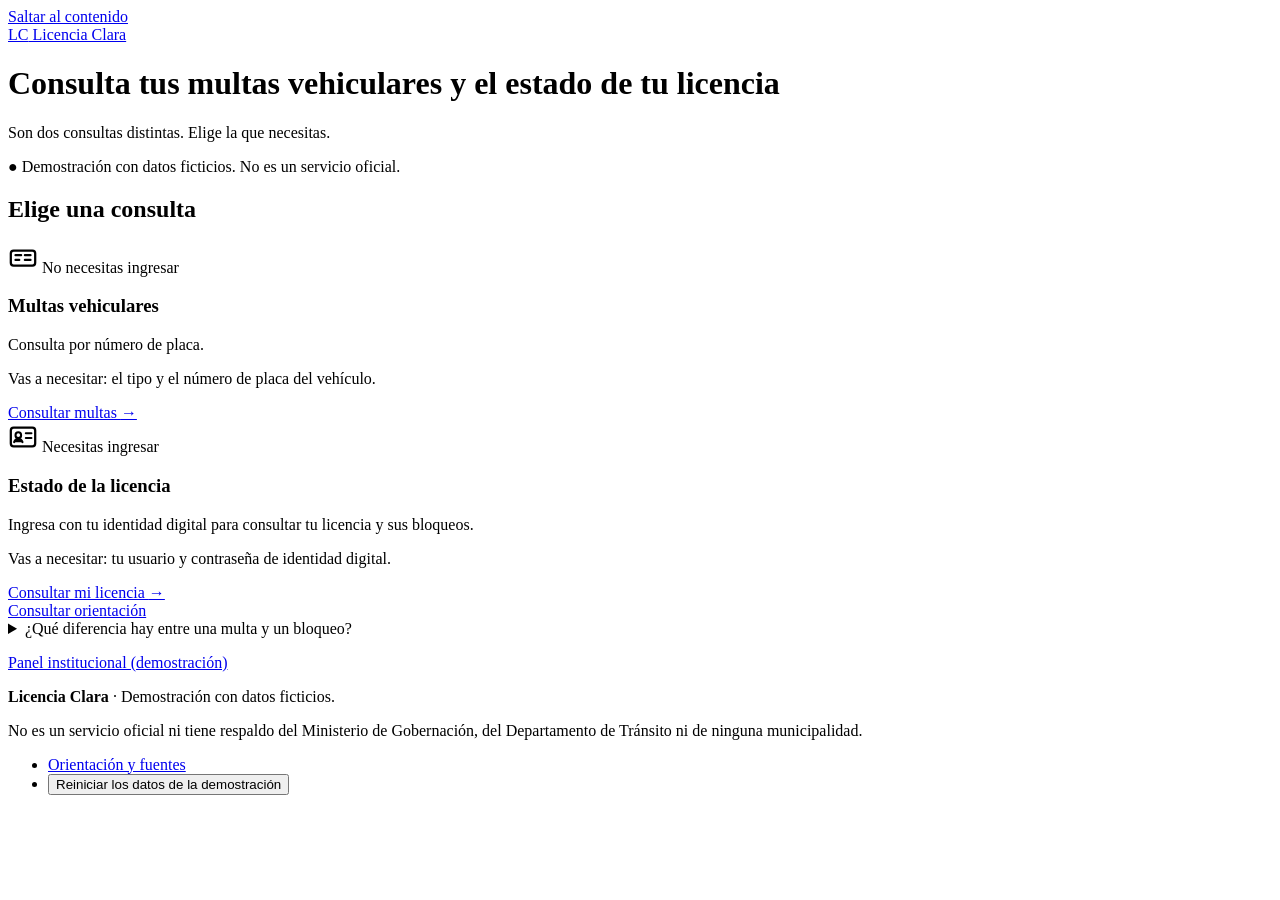
==== index.html @ 62ce6370 "Segunda versión de licencia clara" ====
<!DOCTYPE html>
<html lang="es">
<head>
<meta charset="utf-8">
<meta name="viewport" content="width=device-width, initial-scale=1">
<title>Licencia Clara · Multas vehiculares y estado de tu licencia</title>
<meta name="description" content="Demostración con datos ficticios para consultar multas vehiculares por placa y el estado de una licencia de conducir en Guatemala. No es un servicio oficial.">
<link rel="stylesheet" href="css/estilos.css">
</head>
<body>

<a class="saltar" href="#contenido">Saltar al contenido</a>

<header class="barra">
  <div class="barra-interna">
    <a class="marca" href="index.html">
      <span class="marca-icono" aria-hidden="true">LC</span>
      Licencia Clara
    </a>
    <div class="barra-derecha" id="barra-derecha"></div>
  </div>
</header>

<div class="portada">
  <div class="portada-interna">
    <h1>Consulta tus multas vehiculares y el estado de tu licencia</h1>
    <p>Son dos consultas distintas. Elige la que necesitas.</p>
    <p class="portada-demo"><span aria-hidden="true">●</span> Demostración con datos ficticios. No es un servicio oficial.</p>
  </div>
</div>

<main class="contenedor" id="contenido">

  <h2 class="solo-lectores">Elige una consulta</h2>

  <div class="opciones">

    <section class="opcion opcion--multas" aria-labelledby="titulo-multas">
      <div class="opcion-cabeza">
        <span class="opcion-icono" aria-hidden="true">
          <svg viewBox="0 0 32 32" width="30" height="30" focusable="false"><rect x="3" y="8" width="26" height="16" rx="3" fill="none" stroke="currentColor" stroke-width="2.4"/><path d="M8 13h6M8 18h4M18 13h6M18 18h6" stroke="currentColor" stroke-width="2.4" stroke-linecap="round"/></svg>
        </span>
        <span class="opcion-requisito">No necesitas ingresar</span>
      </div>
      <h3 id="titulo-multas">Multas vehiculares</h3>
      <p class="opcion-descripcion">Consulta por número de placa.</p>
      <p class="opcion-detalle">Vas a necesitar: el tipo y el número de placa del vehículo.</p>
      <a class="boton boton--multas boton--bloque" href="consulta-placa.html">Consultar multas <span aria-hidden="true">→</span></a>
    </section>

    <section class="opcion opcion--licencia" aria-labelledby="titulo-licencia">
      <div class="opcion-cabeza">
        <span class="opcion-icono" aria-hidden="true">
          <svg viewBox="0 0 32 32" width="30" height="30" focusable="false"><rect x="3" y="6" width="26" height="20" rx="3" fill="none" stroke="currentColor" stroke-width="2.4"/><circle cx="11" cy="14" r="3" fill="none" stroke="currentColor" stroke-width="2.2"/><path d="M6.5 21.5c1-2.6 2.6-3.5 4.5-3.5s3.5.9 4.5 3.5M19 12h6M19 17h6" stroke="currentColor" stroke-width="2.2" stroke-linecap="round"/></svg>
        </span>
        <span class="opcion-requisito">Necesitas ingresar</span>
      </div>
      <h3 id="titulo-licencia">Estado de la licencia</h3>
      <p class="opcion-descripcion">Ingresa con tu identidad digital para consultar tu licencia y sus bloqueos.</p>
      <p class="opcion-detalle">Vas a necesitar: tu usuario y contraseña de identidad digital.</p>
      <a class="boton boton--licencia boton--bloque" href="identidad.html" id="ir-licencia">Consultar mi licencia <span aria-hidden="true">→</span></a>
    </section>

  </div>

  <div class="centro mt2">
    <a class="boton boton--secundario" href="orientacion.html">Consultar orientación</a>
  </div>

  <details class="desplegable mt2">
    <summary>¿Qué diferencia hay entre una multa y un bloqueo?</summary>
    <div class="desplegable-cuerpo">
      <p><strong>La multa vehicular</strong> es la sanción económica por una infracción.
      Queda asociada a la placa del vehículo y se paga a la municipalidad.
      Por eso se consulta con la placa.</p>
      <p><strong>El bloqueo de licencia</strong> es una marca en el registro de una persona
      en el Departamento de Tránsito. Impide hacer trámites con su licencia y lo ordena un
      Juzgado de Asuntos Municipales de Tránsito. Por eso se consulta ingresando con identidad digital.</p>
      <p class="sin-margen"><strong>Son registros distintos.</strong> Pagar una multa no levanta un
      bloqueo por sí solo, no todo bloqueo tiene una multa y consultar una placa no dice
      nada sobre la licencia de nadie.</p>
    </div>
  </details>

  <div class="mt" id="aviso-demo"></div>

  <p class="centro mt2 pequeno suave">
    <a href="panel.html">Panel institucional (demostración)</a>
  </p>

</main>

<footer class="pie">
  <div class="pie-interna">
    <p class="sin-margen"><strong>Licencia Clara</strong> · Demostración con datos ficticios.</p>
    <p class="sin-margen mt">No es un servicio oficial ni tiene respaldo del Ministerio de Gobernación,
    del Departamento de Tránsito ni de ninguna municipalidad.</p>
    <ul>
      <li><a href="orientacion.html">Orientación y fuentes</a></li>
      <li><button type="button" class="boton-texto" id="reiniciar">Reiniciar los datos de la demostración</button></li>
    </ul>
    <p class="pequeno" id="aviso-guardado"></p>
  </div>
</footer>

<script src="js/datos.js"></script>
<script src="js/app.js"></script>
<script>
(function () {
  document.getElementById("aviso-demo").innerHTML = Ui.avisoDemo(
    '<strong>Esto es una demostración.</strong> Las placas, multas, personas, licencias y bloqueos son ficticios. ' +
    'Los montos de las multas son de referencia según el Reglamento de Tránsito. ' +
    'No consultamos sistemas reales, no cobramos multas y no levantamos bloqueos.');

  /* La portada es pública. Solo si la persona YA ingresó en esta pestaña
     se muestra su nombre arriba (con "Cerrar sesión") y el botón de la
     licencia lleva directo a su información. Una visita nueva nunca
     trae una sesión abierta: ver Sesion en js/app.js. */
  var ciu = Sesion.actual();
  Ui.pintarBarraCiudadano(ciu);
  if (ciu) document.getElementById("ir-licencia").setAttribute("href", "mi-licencia.html");

  document.getElementById("reiniciar").addEventListener("click", function () {
    Datos.reiniciar();
    location.reload();
  });

  if (!Datos.almacenamientoDisponible()) {
    document.getElementById("aviso-guardado").textContent =
      "Aviso: tu navegador no permite guardar datos, así que los cambios del panel institucional no se conservarán al cambiar de pantalla.";
  }
})();
</script>

</body>
</html>
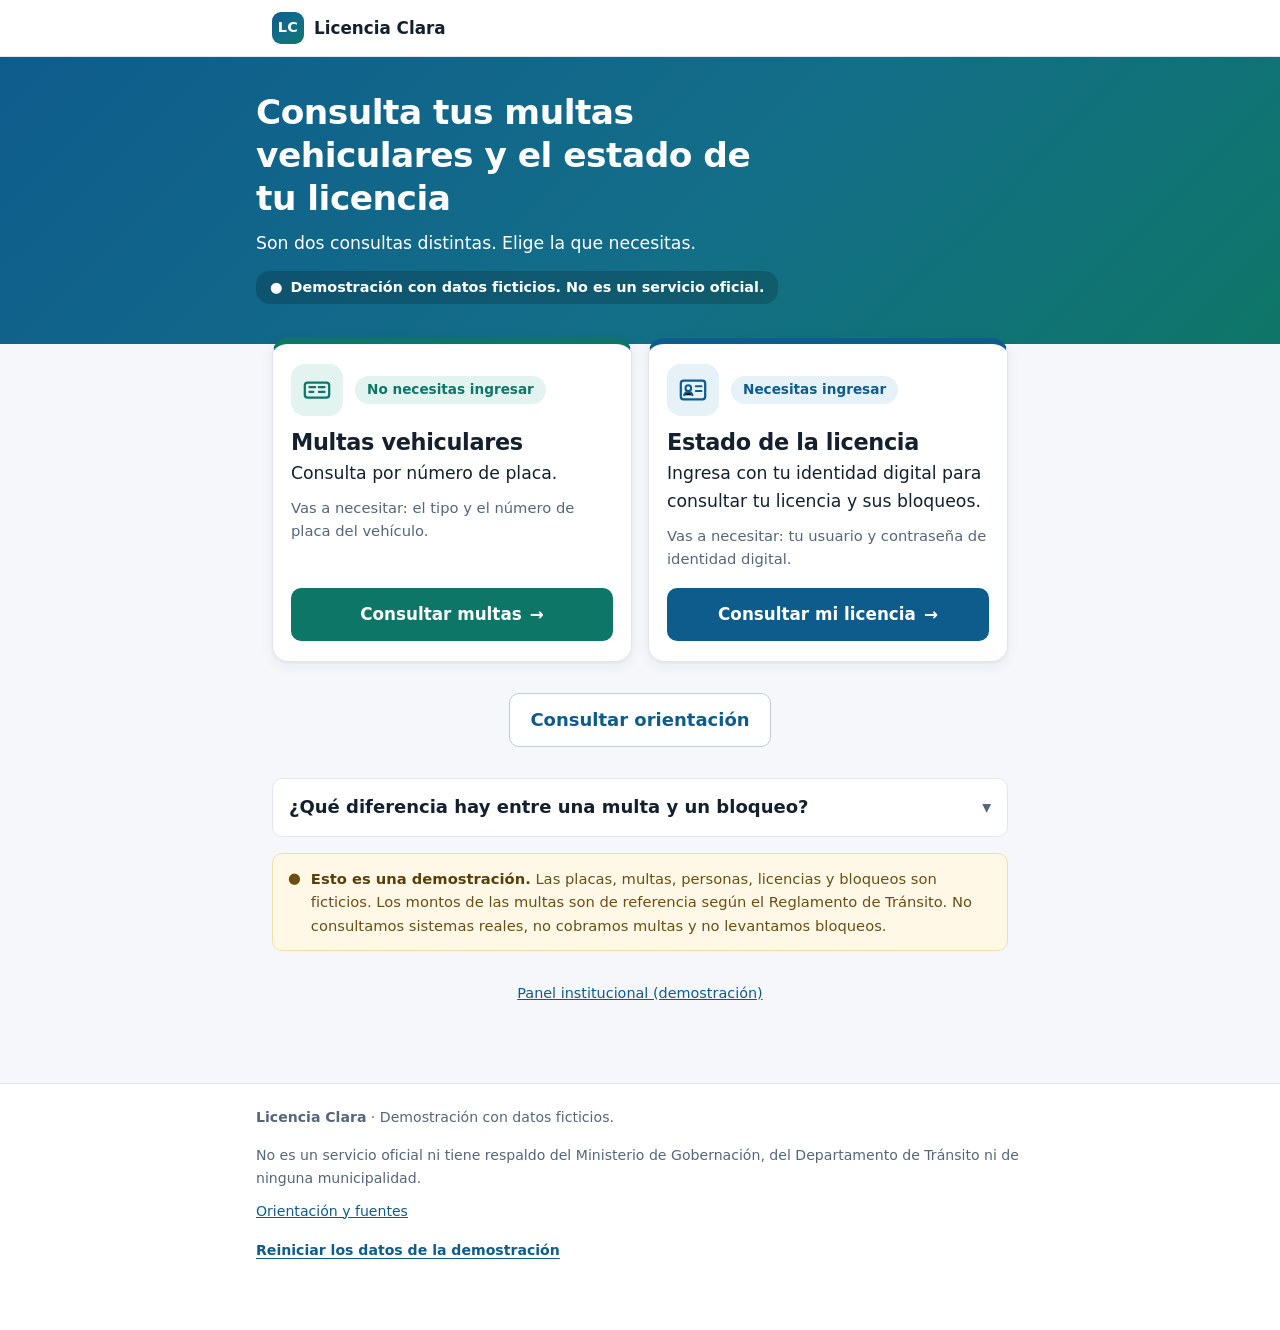
==== commit 7868d272: "Add files via upload" ====
--- a/index.html
+++ b/index.html
@@ -5,7 +5,7 @@
 <meta name="viewport" content="width=device-width, initial-scale=1">
 <title>Licencia Clara · Multas vehiculares y estado de tu licencia</title>
 <meta name="description" content="Demostración con datos ficticios para consultar multas vehiculares por placa y el estado de una licencia de conducir en Guatemala. No es un servicio oficial.">
-<link rel="stylesheet" href="css/estilos.css">
+<link rel="stylesheet" href="estilos.css">
 </head>
 <body>
 
@@ -103,8 +103,8 @@
   </div>
 </footer>
 
-<script src="js/datos.js"></script>
-<script src="js/app.js"></script>
+<script src="datos.js"></script>
+<script src="app.js"></script>
 <script>
 (function () {
   document.getElementById("aviso-demo").innerHTML = Ui.avisoDemo(
--- a/estilos.css
+++ b/estilos.css
@@ -0,0 +1,738 @@
+/* ==========================================================================
+   LICENCIA CLARA · Hoja de estilos única
+   Diseño: claro, con color, móvil primero. Texto grande y botones grandes.
+   Si quieres cambiar los colores, cambia SOLO las variables de :root.
+
+   Contraste: todos los textos sobre su fondo cumplen al menos 4.5:1 (WCAG AA).
+   Las medidas de texto usan rem para que la web crezca si la persona agranda
+   la letra en su navegador o teléfono.
+   ========================================================================== */
+
+:root {
+  /* --- Superficies ----------------------------------------------------- */
+  --fondo:        #F5F7FB;
+  --superficie:   #FFFFFF;
+  --superficie-2: #F1F5FA;
+  --borde:        #E1E7F0;
+  --borde-fuerte: #BFCBDB;
+  --tinta:        #14202E;
+  --tinta-suave:  #55657A;
+
+  /* --- Marca ----------------------------------------------------------- */
+  --acento:        #0E5C8C;
+  --acento-oscuro: #0A4568;
+  --acento-claro:  #1B84B8;
+  --acento-suave:  #E6F1F8;
+  /* El final del degradado es más oscuro que en la v1.0 para que el texto
+     blanco se lea bien en todo el ancho (antes bajaba a 3:1). */
+  --degradado:     linear-gradient(135deg, #0E5C8C 0%, #136E88 55%, #0E7667 100%);
+  --degradado-suave: linear-gradient(135deg, #EAF3FA 0%, #E8F6F4 100%);
+
+  /* --- Las dos consultas (identidad de servicio, siempre con texto) ----- */
+  --multas:        #0E7667;   /* verde azulado: multas vehiculares, por placa */
+  --multas-oscuro: #0A5A4F;
+  --multas-suave:  #E3F4F0;
+  --licencia:        #0E5C8C; /* azul: estado de la licencia, con identidad */
+  --licencia-oscuro: #0A4568;
+  --licencia-suave:  #E6F1F8;
+
+  /* --- Estados (siempre con icono y texto, nunca solo color) ------------ */
+  --accion-fondo: #FFF3D6;  --accion-texto: #8A5000;  --accion-borde: #F0C877;
+  --juzgado-fondo:#E2EDFA;  --juzgado-texto:#14508C;  --juzgado-borde:#B2CDEC;
+  --transito-fondo:#EDE9FB; --transito-texto:#4B3B94; --transito-borde:#C7BCEE;
+  --listo-fondo:  #D9F5E4;  --listo-texto:  #0E6034;  --listo-borde:  #9EDCBA;
+  --alerta-fondo: #FEE4E2;  --alerta-texto: #9A2A1F;  --alerta-borde: #F5B5AF;
+
+  /* --- Colores por municipalidad (acento de identidad, no de estado) ---- */
+  --muni-1: #1B5FA8;   /* azul   */
+  --muni-2: #0E8C77;   /* verde  */
+  --muni-3: #7E4BC4;   /* morado */
+  --muni-4: #C2621C;   /* naranja*/
+  --muni-5: #B03A6E;   /* rosa   */
+  --muni-6: #2C7A8C;   /* petróleo */
+
+  /* --- Medidas --------------------------------------------------------- */
+  --radio:       16px;
+  --radio-chico: 10px;
+  --ancho:       48rem;
+  --toque:       3rem;       /* alto mínimo de botones y campos (≈ 54 px) */
+  --sombra:      0 1px 2px rgba(20,32,46,.05), 0 4px 14px rgba(20,32,46,.06);
+  --sombra-alta: 0 2px 6px rgba(20,32,46,.07), 0 12px 28px rgba(20,32,46,.10);
+}
+
+/* --------------------------------------------------------------- Base --- */
+
+* { box-sizing: border-box; }
+html { -webkit-text-size-adjust: 100%; }
+
+body {
+  margin: 0;
+  background: var(--fondo);
+  color: var(--tinta);
+  font-family: system-ui, -apple-system, "Segoe UI", Roboto, "Helvetica Neue", Arial, sans-serif;
+  font-size: 112.5%;        /* 18 px con la letra normal; crece con la del navegador */
+  line-height: 1.6;
+  overflow-x: hidden;
+  overflow-wrap: break-word;
+}
+
+h1, h2, h3 { line-height: 1.25; margin: 0 0 .5rem; font-weight: 700; letter-spacing: -.015em; }
+h1 { font-size: clamp(1.5rem, 1.2rem + 1.6vw, 1.85rem); }
+h2 { font-size: 1.3rem; }
+h3 { font-size: 1.12rem; }
+p  { margin: 0 0 .9rem; }
+a  { color: var(--acento); }
+
+.contenedor {
+  width: 100%; max-width: var(--ancho); margin: 0 auto;
+  padding: 20px 16px 64px;
+}
+
+.suave      { color: var(--tinta-suave); }
+.pequeno    { font-size: .9rem; }
+.centro     { text-align: center; }
+.sin-margen { margin: 0; }
+.mt   { margin-top: 1rem; }
+.mt2  { margin-top: 1.9rem; }
+.mb   { margin-bottom: 1rem; }
+
+.solo-lectores {
+  position: absolute; width: 1px; height: 1px; padding: 0; margin: -1px;
+  overflow: hidden; clip: rect(0 0 0 0); white-space: nowrap; border: 0;
+}
+
+.saltar {
+  position: absolute; left: -9999px; top: 0;
+  background: var(--acento); color: #fff; padding: 12px 16px; z-index: 100;
+}
+.saltar:focus { left: 0; }
+
+a:focus-visible, button:focus-visible, input:focus-visible,
+select:focus-visible, textarea:focus-visible, summary:focus-visible,
+[tabindex]:focus-visible {
+  outline: 3px solid #1B6FA8;
+  outline-offset: 3px; border-radius: 6px;
+}
+h2[tabindex="-1"]:focus { outline: none; }
+
+/* ------------------------------------------------------------ Cabecera --- */
+
+.barra { background: var(--superficie); border-bottom: 1px solid var(--borde); }
+.barra-interna {
+  max-width: var(--ancho); margin: 0 auto; padding: 12px 16px;
+  display: flex; align-items: center; gap: 12px; flex-wrap: wrap;
+}
+.marca {
+  display: flex; align-items: center; gap: 10px;
+  font-weight: 700; font-size: 1.05rem; color: var(--tinta); text-decoration: none;
+}
+.marca-icono {
+  width: 32px; height: 32px; border-radius: 9px;
+  background: var(--degradado); color: #fff;
+  display: grid; place-items: center; font-size: .9rem; font-weight: 700;
+  flex: 0 0 auto; letter-spacing: .02em;
+}
+.barra-derecha { margin-left: auto; display: flex; align-items: center; gap: 10px; }
+
+.barra--identidad { background: #1E2E42; border-bottom-color: #1E2E42; }
+.barra--identidad .marca { color: #fff; }
+.barra--identidad .marca-icono { background: #fff; color: #1E2E42; }
+
+.barra--panel { background: #24384D; border-bottom-color: #24384D; }
+.barra--panel .marca { color: #fff; }
+.barra--panel .marca-icono { background: #fff; color: #24384D; }
+
+body.tema-identidad { background: #E9EEF4; }
+body.tema-panel     { background: #EDF0F4; }
+
+/* ----------------------------------------------------------- Portada --- */
+
+.portada {
+  background: var(--degradado);
+  color: #fff;
+  padding: 34px 16px 40px;
+  margin-bottom: -26px;
+}
+.portada-interna { max-width: var(--ancho); margin: 0 auto; }
+.portada h1 { color: #fff; font-size: clamp(1.6rem, 1.2rem + 2vw, 2.15rem); margin-bottom: .6rem; max-width: 34rem; }
+.portada p  { color: #fff; font-size: 1.08rem; margin-bottom: 0; }
+.portada .portada-demo {
+  display: inline-flex; gap: 8px; align-items: baseline; margin-top: 14px;
+  font-size: .9rem; font-weight: 600;
+  background: rgba(0,0,0,.18); border-radius: 14px; padding: 5px 14px;
+}
+.portada .servicio { margin-bottom: 12px; }
+.portada--multas { background: linear-gradient(135deg, #0A5A4F 0%, #0E7667 60%, #136E88 100%); }
+.portada-etiqueta {
+  display: inline-block; margin-bottom: 12px;
+  background: rgba(255,255,255,.18); color: #fff;
+  border: 1px solid rgba(255,255,255,.3);
+  border-radius: 999px; padding: 4px 13px;
+  font-size: .82rem; font-weight: 600; letter-spacing: .02em;
+}
+
+/* --------------------------------------------------------------- Aviso --- */
+
+.aviso {
+  display: flex; gap: 10px; align-items: flex-start;
+  background: #FFF8E6; border: 1px solid #F2DFA8;
+  border-radius: var(--radio-chico); padding: 13px 15px;
+  font-size: .92rem; color: #6B4E12;
+}
+.aviso strong { color: #5A3F0B; }
+.aviso-icono { flex: 0 0 auto; line-height: 1.5; }
+
+.aviso--neutro { background: var(--superficie-2); border-color: var(--borde); color: var(--tinta-suave); }
+.aviso--neutro strong { color: var(--tinta); }
+
+.aviso--jurado {
+  background: linear-gradient(135deg, #FFF4E0 0%, #FFEDE4 100%);
+  border-color: #F0C99A; color: #7A4A12;
+}
+
+/* -------------------------------------------------------------- Tarjeta --- */
+
+.tarjeta {
+  background: var(--superficie);
+  border: 1px solid var(--borde);
+  border-radius: var(--radio);
+  padding: 18px 16px;
+  box-shadow: var(--sombra);
+  margin-bottom: 14px;
+}
+.tarjeta-titulo { display: flex; align-items: baseline; gap: 10px; flex-wrap: wrap; margin-bottom: .35rem; }
+
+a.tarjeta-enlace { display: block; text-decoration: none; color: inherit; transition: box-shadow .15s, transform .15s; }
+a.tarjeta-enlace:hover { box-shadow: var(--sombra-alta); transform: translateY(-1px); }
+
+/* Tarjeta con franja de color de la municipalidad */
+.tarjeta--muni { border-top: 4px solid var(--color-muni, var(--acento)); }
+
+.muni-encabezado { display: flex; align-items: center; gap: 12px; }
+.muni-sello {
+  width: 42px; height: 42px; border-radius: 12px; flex: 0 0 auto;
+  background: var(--color-muni, var(--acento)); color: #fff;
+  display: grid; place-items: center; font-weight: 700; font-size: .92rem;
+}
+
+/* ------------------------------------------------------------- Botones --- */
+
+.boton {
+  display: inline-flex; align-items: center; justify-content: center; gap: 8px;
+  min-height: var(--toque); padding: 12px 20px;
+  border-radius: var(--radio-chico); border: 1px solid transparent;
+  background: var(--acento); color: #fff;
+  font: inherit; font-weight: 600; text-decoration: none;
+  cursor: pointer; text-align: center;
+  transition: background .15s, box-shadow .15s, transform .1s;
+}
+.boton:hover { background: var(--acento-oscuro); }
+.boton:active { transform: translateY(1px); }
+
+.boton--principal { background: var(--degradado); box-shadow: 0 3px 12px rgba(14,92,140,.28); }
+.boton--principal:hover { background: var(--degradado); filter: brightness(1.06); }
+
+.boton--secundario { background: var(--superficie); color: var(--acento); border-color: var(--borde-fuerte); }
+.boton--secundario:hover { background: var(--acento-suave); border-color: var(--acento-claro); }
+
+.boton--claro { background: #fff; color: var(--acento); }
+.boton--claro:hover { background: #F0F6FB; }
+
+.boton--bloque { width: 100%; }
+
+/* Botón de cada consulta: mismo peso visual, distinto color de identidad. */
+.boton--multas   { background: var(--multas); }
+.boton--multas:hover   { background: var(--multas-oscuro); }
+.boton--licencia { background: var(--licencia); }
+.boton--licencia:hover { background: var(--licencia-oscuro); }
+
+.boton[aria-disabled="true"], .boton:disabled {
+  background: #EBEEF3; color: #5F6B7A; border-color: var(--borde);
+  cursor: not-allowed; pointer-events: none; box-shadow: none;
+}
+
+.boton-texto {
+  background: none; border: 0; padding: 8px 0; min-height: 44px;
+  color: var(--acento); font: inherit; font-weight: 600; cursor: pointer;
+  text-decoration: underline; text-underline-offset: 3px;
+}
+
+.botones { display: flex; flex-direction: column; gap: 10px; }
+@media (min-width: 560px) {
+  .botones--fila { flex-direction: row; flex-wrap: wrap; }
+  .botones--fila > * { flex: 1 1 auto; }
+}
+
+.volver {
+  display: inline-flex; align-items: center; gap: 6px;
+  min-height: 44px; color: var(--acento); font-weight: 600;
+  text-decoration: none; margin-bottom: 6px;
+}
+.volver:hover { text-decoration: underline; }
+
+/* --------------------------------------------------------------- Chips --- */
+
+.chip {
+  display: inline-flex; align-items: center; gap: 6px;
+  padding: 5px 11px; border-radius: 999px;
+  font-size: .88rem; font-weight: 600; line-height: 1.35;
+  border: 1px solid; background: #EDF1F6; color: #41505F; border-color: var(--borde-fuerte);
+}
+.chip-icono { font-size: .95em; }
+.chip--accion   { background: var(--accion-fondo);   color: var(--accion-texto);   border-color: var(--accion-borde); }
+.chip--juzgado  { background: var(--juzgado-fondo);  color: var(--juzgado-texto);  border-color: var(--juzgado-borde); }
+.chip--transito { background: var(--transito-fondo); color: var(--transito-texto); border-color: var(--transito-borde); }
+.chip--listo    { background: var(--listo-fondo);    color: var(--listo-texto);    border-color: var(--listo-borde); }
+.chip--alerta   { background: var(--alerta-fondo);   color: var(--alerta-texto);   border-color: var(--alerta-borde); }
+.chips { display: flex; flex-wrap: wrap; gap: 6px; }
+
+/* --------------------------------------------------- Bloque "haz esto" --- */
+
+.accion-ahora {
+  border: 1px solid var(--accion-borde);
+  background: linear-gradient(135deg, #FFF6E2 0%, #FFF0D2 100%);
+  border-radius: var(--radio); padding: 16px; margin-bottom: 14px;
+}
+.accion-ahora .etiqueta {
+  font-size: .78rem; font-weight: 700; text-transform: uppercase;
+  letter-spacing: .07em; color: var(--accion-texto); margin-bottom: 5px;
+}
+.accion-ahora .frase { font-size: 1.15rem; font-weight: 700; color: #4A3208; margin: 0 0 6px; }
+.accion-ahora .quien { font-size: .95rem; color: #6B4B12; margin: 0; }
+
+.accion-ahora--espera { background: linear-gradient(135deg, #E7F0FB 0%, #DDEAF8 100%); border-color: var(--juzgado-borde); }
+.accion-ahora--espera .etiqueta, .accion-ahora--espera .quien { color: var(--juzgado-texto); }
+.accion-ahora--espera .frase { color: #123F6E; }
+
+.accion-ahora--transito { background: linear-gradient(135deg, #F0EDFC 0%, #E9E4FA 100%); border-color: var(--transito-borde); }
+.accion-ahora--transito .etiqueta, .accion-ahora--transito .quien { color: var(--transito-texto); }
+.accion-ahora--transito .frase { color: #3A2F66; }
+
+.accion-ahora--listo { background: linear-gradient(135deg, #DEF6E7 0%, #D2F1DE 100%); border-color: var(--listo-borde); }
+.accion-ahora--listo .etiqueta, .accion-ahora--listo .quien { color: var(--listo-texto); }
+.accion-ahora--listo .frase { color: #0D4A26; }
+
+/* ---------------------------------------------------- Listas de datos --- */
+
+.datos { margin: 0; }
+.datos div {
+  display: flex; flex-direction: column; gap: 2px;
+  padding: 10px 0; border-bottom: 1px solid var(--borde);
+}
+.datos div:last-child { border-bottom: 0; }
+.datos dt { color: var(--tinta-suave); font-size: .9rem; }
+.datos dd { margin: 0; font-weight: 600; }
+
+@media (min-width: 560px) {
+  .datos div { flex-direction: row; gap: 16px; justify-content: space-between; align-items: baseline; }
+  .datos dt { flex: 0 0 auto; font-size: .93rem; }
+  .datos dd { text-align: right; }
+}
+
+/* Glosario */
+.glosario { margin: 0; }
+.glosario dt { font-weight: 700; margin-top: 14px; padding-top: 14px; border-top: 1px solid var(--borde); }
+.glosario dt:first-child { margin-top: 0; padding-top: 0; border-top: 0; }
+.glosario dd { margin: 4px 0 0; color: var(--tinta); }
+
+/* Resumen de 3 números */
+.resumen { display: grid; grid-template-columns: 1fr; gap: 10px; margin-top: 14px; }
+@media (min-width: 520px) { .resumen { grid-template-columns: repeat(3, 1fr); } }
+.resumen-caja {
+  background: var(--superficie-2); border: 1px solid var(--borde);
+  border-radius: var(--radio-chico); padding: 13px;
+}
+.resumen-numero { font-size: 1.8rem; font-weight: 700; line-height: 1.1; }
+.resumen-texto  { font-size: .87rem; color: var(--tinta-suave); }
+.resumen-caja--atencion {
+  background: linear-gradient(135deg, #FFF3D6 0%, #FFEBC2 100%);
+  border-color: var(--accion-borde);
+}
+.resumen-caja--atencion .resumen-numero, .resumen-caja--atencion .resumen-texto { color: var(--accion-texto); }
+.resumen-caja--listo { background: linear-gradient(135deg, #DEF6E7 0%, #D0F0DD 100%); border-color: var(--listo-borde); }
+.resumen-caja--listo .resumen-numero, .resumen-caja--listo .resumen-texto { color: var(--listo-texto); }
+
+/* --------------------------------------------------------- Pasos guía --- */
+
+.pasos { list-style: none; margin: 0; padding: 0; counter-reset: paso; }
+.paso {
+  position: relative; border: 1px solid var(--borde);
+  border-radius: var(--radio-chico); background: var(--superficie);
+  margin-bottom: 10px; overflow: hidden;
+}
+.paso[open] { border-color: var(--borde-fuerte); }
+.paso > summary {
+  list-style: none; cursor: pointer;
+  padding: 14px 16px 14px 54px; min-height: 52px;
+  display: flex; align-items: center; gap: 8px; flex-wrap: wrap; font-weight: 600;
+}
+.paso > summary::-webkit-details-marker { display: none; }
+.paso > summary::before {
+  counter-increment: paso; content: counter(paso);
+  position: absolute; left: 14px; top: 13px;
+  width: 28px; height: 28px; border-radius: 50%;
+  background: #E7ECF2; color: var(--tinta-suave);
+  display: grid; place-items: center; font-size: .9rem; font-weight: 700;
+}
+.paso > summary::after { content: "▾"; margin-left: auto; padding-left: 10px; color: var(--tinta-suave); font-size: 1.1rem; }
+.paso[open] > summary::after { content: "▴"; }
+.paso--actual { border-color: var(--acento); box-shadow: 0 0 0 1px var(--acento), var(--sombra); }
+.paso--actual > summary::before { background: var(--degradado); color: #fff; }
+.paso--hecho > summary::before { background: var(--listo-fondo); color: var(--listo-texto); content: "✓"; }
+.paso-cuerpo { padding: 0 16px 16px 54px; }
+.paso-etiqueta {
+  font-size: .76rem; font-weight: 700; text-transform: uppercase;
+  letter-spacing: .06em; color: var(--acento); margin: 13px 0 2px;
+}
+.paso-cuerpo ul { margin: 4px 0 0; padding-left: 20px; }
+.paso-cuerpo li { margin-bottom: 4px; }
+.marca-actual {
+  font-size: .76rem; font-weight: 700; color: #fff;
+  background: var(--acento); border-radius: 999px; padding: 3px 10px;
+}
+
+/* --------------------------------------------------------- Historial --- */
+
+.linea { list-style: none; margin: 0; padding: 0; }
+.linea li { position: relative; padding: 0 0 18px 26px; border-left: 2px solid var(--borde); margin-left: 6px; }
+.linea li:last-child { border-left-color: transparent; padding-bottom: 0; }
+.linea li::before {
+  content: ""; position: absolute; left: -7px; top: 6px;
+  width: 12px; height: 12px; border-radius: 50%;
+  background: var(--borde-fuerte); border: 2px solid var(--fondo);
+}
+.linea li.reciente::before { background: var(--acento); box-shadow: 0 0 0 3px var(--acento-suave); }
+.linea .fecha { font-size: .85rem; color: var(--tinta-suave); }
+.linea .titulo { font-weight: 600; }
+.linea .fuente {
+  display: inline-block; font-size: .78rem; margin-top: 4px;
+  background: var(--acento-suave); color: var(--acento); border-radius: 999px; padding: 2px 10px;
+  font-weight: 600;
+}
+
+/* --------------------------------------------------------- Formulario --- */
+
+.campo { margin-bottom: 16px; }
+.campo label { display: block; font-weight: 600; margin-bottom: 6px; }
+.campo .ayuda { font-size: .88rem; color: var(--tinta-suave); margin-bottom: 6px; }
+
+input[type="text"], input[type="password"], select, textarea {
+  width: 100%; min-height: var(--toque); padding: 12px 14px;
+  font: inherit; color: var(--tinta); background: var(--superficie);
+  border: 1px solid var(--borde-fuerte); border-radius: var(--radio-chico);
+}
+input:focus, select:focus, textarea:focus { border-color: var(--acento); }
+textarea { min-height: 110px; resize: vertical; }
+input[aria-invalid="true"], textarea[aria-invalid="true"] { border-color: #B42318; }
+
+.error, .exito {
+  display: flex; gap: 8px; align-items: flex-start;
+  margin-top: 8px; padding: 11px 13px;
+  border-radius: var(--radio-chico); font-size: .92rem; font-weight: 600;
+}
+.error { background: var(--alerta-fondo); border: 1px solid var(--alerta-borde); color: var(--alerta-texto); }
+.exito { background: var(--listo-fondo); border: 1px solid var(--listo-borde); color: var(--listo-texto); }
+
+.credenciales {
+  background: var(--degradado-suave); border: 1px solid var(--borde);
+  border-radius: var(--radio); padding: 15px; margin-bottom: 18px;
+}
+.credenciales h3 { font-size: .95rem; margin-bottom: 8px; }
+.credenciales table { width: 100%; border-collapse: collapse; font-size: .92rem; }
+.credenciales th, .credenciales td { text-align: left; padding: 5px 6px 5px 0; }
+.credenciales th { color: var(--tinta-suave); font-weight: 600; }
+.credenciales code { background: #fff; border: 1px solid var(--borde); border-radius: 5px; padding: 1px 6px; }
+/* En pantallas angostas o con letra grande, cada usuario de prueba se
+   muestra como una ficha en vez de una tabla que se sale de la pantalla. */
+@media (max-width: 36rem) {
+  .credenciales table, .credenciales tbody, .credenciales tr, .credenciales td { display: block; width: 100%; }
+  .credenciales thead { position: absolute; width: 1px; height: 1px; overflow: hidden; clip: rect(0 0 0 0); }
+  .credenciales tr { background: rgba(255,255,255,.7); border-radius: 10px; padding: 8px 10px; margin-bottom: 8px; }
+  .credenciales td { padding: 0; }
+  .credenciales td:nth-child(2)::before { content: "Usuario: "; color: var(--tinta-suave); }
+  .credenciales td:nth-child(3)::before { content: "Contraseña: "; color: var(--tinta-suave); }
+}
+
+/* --------------------------------------------------------- Contactos --- */
+
+.contacto-dato { padding: 10px 0; border-bottom: 1px solid var(--borde); }
+.contacto-dato:last-of-type { border-bottom: 0; }
+.contacto-dato .rotulo { font-size: .85rem; color: var(--tinta-suave); }
+.contacto-dato .valor  { font-weight: 600; }
+.pendiente { color: #9A2A1F; font-weight: 600; }
+.nota-verificacion {
+  font-size: .84rem; color: var(--tinta-suave);
+  border-top: 1px dashed var(--borde); margin-top: 10px; padding-top: 10px;
+}
+
+/* ----------------------------------------------------------- Detalles --- */
+
+.desplegable {
+  border: 1px solid var(--borde); border-radius: var(--radio-chico);
+  background: var(--superficie); margin-bottom: 10px;
+}
+.desplegable > summary {
+  cursor: pointer; padding: 14px 16px; min-height: 52px;
+  display: flex; align-items: center; font-weight: 600; gap: 10px; list-style: none;
+}
+.desplegable > summary::-webkit-details-marker { display: none; }
+.desplegable > summary::after { content: "▾"; margin-left: auto; color: var(--tinta-suave); font-size: 1.1rem; }
+.desplegable[open] > summary::after { content: "▴"; }
+.desplegable-cuerpo { padding: 0 16px 16px; }
+
+/* -------------------------------------------------------- Estado vacío --- */
+
+.vacio {
+  text-align: center; padding: 30px 18px;
+  background: var(--superficie); border: 1px dashed var(--borde-fuerte);
+  border-radius: var(--radio);
+}
+.vacio-icono {
+  width: 54px; height: 54px; margin: 0 auto 10px; border-radius: 50%;
+  background: var(--degradado-suave); color: var(--acento);
+  display: grid; place-items: center; font-size: 1.5rem;
+}
+.vacio p { color: var(--tinta-suave); margin: 8px 0 0; }
+
+.cargando { text-align: center; padding: 40px 16px; color: var(--tinta-suave); }
+
+/* ============================================== CONSULTA POR PLACA ====== */
+
+/* Campo de placa: se ve como una placa de verdad */
+.placa-caja { display: flex; flex-wrap: wrap; gap: 10px; align-items: flex-end; }
+.placa-caja label { line-height: 1.3; }
+.placa-tipo { flex: 0 0 7.5rem; }
+.placa-numero { flex: 1 1 9rem; min-width: 0; }
+.placa-caja input, .placa-caja select { min-width: 0; }
+#placa-numero, .placa-numero input {
+  font-family: ui-monospace, SFMono-Regular, Menlo, Consolas, monospace;
+  font-size: 1.25rem; font-weight: 700; letter-spacing: .08em;
+  text-transform: uppercase; text-align: center;
+}
+.placa-muestra {
+  display: inline-flex; align-items: center; gap: 8px;
+  background: #fff; border: 2px solid var(--tinta); border-radius: 8px;
+  padding: 7px 14px; font-family: ui-monospace, Menlo, Consolas, monospace;
+  font-weight: 700; font-size: 1.05rem; letter-spacing: .06em;
+}
+.placa-muestra .tipo {
+  background: var(--tinta); color: #fff; border-radius: 4px;
+  padding: 1px 7px; font-size: .85rem;
+}
+
+/* Lista de portales durante la consulta simulada */
+.portales { list-style: none; margin: 0; padding: 0; }
+.portal {
+  display: flex; align-items: center; gap: 12px;
+  padding: 11px 0; border-bottom: 1px solid var(--borde);
+}
+.portal:last-child { border-bottom: 0; }
+.portal-luz {
+  width: 26px; height: 26px; border-radius: 50%; flex: 0 0 auto;
+  display: grid; place-items: center; font-size: .85rem; font-weight: 700;
+  background: #E7ECF2; color: #98A5B4;
+  transition: background .25s, color .25s, box-shadow .25s;
+}
+/* El nombre y el lugar van en renglones distintos: si quedan pegados
+   se leen como una sola palabra ("EMETRAMunicipalidad de Guatemala"). */
+.portal-texto  { flex: 1 1 auto; min-width: 0; }
+.portal-nombre { display: block; font-weight: 600; font-size: .95rem; line-height: 1.35; }
+.portal-lugar  { display: block; font-size: .82rem; color: var(--tinta-suave); line-height: 1.4; }
+.portal-marca  { font-size: .82rem; font-weight: 600; color: var(--tinta-suave); flex: 0 0 auto; text-align: right; max-width: 40%; }
+
+.portal--consultando .portal-luz {
+  background: var(--acento-suave); color: var(--acento);
+  box-shadow: 0 0 0 4px rgba(27,132,184,.16);
+  animation: latido 1s ease-in-out infinite;
+}
+.portal--consultando .portal-marca { color: var(--acento); }
+.portal--listo .portal-luz { background: var(--listo-fondo); color: var(--listo-texto); }
+.portal--listo .portal-marca { color: var(--listo-texto); }
+.portal--hallazgo .portal-luz { background: var(--accion-fondo); color: var(--accion-texto); }
+.portal--hallazgo .portal-marca { color: var(--accion-texto); }
+
+@keyframes latido {
+  0%, 100% { box-shadow: 0 0 0 3px rgba(27,132,184,.14); }
+  50%      { box-shadow: 0 0 0 8px rgba(27,132,184,.05); }
+}
+
+/* Barra de avance de la consulta */
+.avance {
+  height: 8px; border-radius: 999px; background: var(--superficie-2);
+  overflow: hidden; margin: 4px 0 16px; border: 1px solid var(--borde);
+}
+.avance-relleno {
+  height: 100%; width: 0%; background: var(--degradado);
+  transition: width .28s ease;
+}
+
+/* Encabezado de resultados */
+.resultado-cabecera {
+  background: var(--degradado); color: #fff;
+  border-radius: var(--radio); padding: 18px 16px; margin-bottom: 14px;
+}
+.resultado-cabecera h2 { color: #fff; margin-bottom: 4px; }
+.resultado-cabecera p { color: #fff; margin: 0; font-size: .95rem; }
+.resultado-cabecera .servicio { margin-bottom: 10px; }
+.resultado-cabecera--multas { background: linear-gradient(135deg, #0A5A4F 0%, #0E7667 60%, #136E88 100%); }
+/* La placa va sobre fondo blanco aunque la cabecera sea de color:
+   si hereda el blanco del encabezado, el número desaparece. */
+.resultado-cabecera .placa-muestra {
+  margin-top: 10px; background: #fff; color: var(--tinta); border-color: #fff;
+}
+.resultado-cabecera .placa-muestra .tipo { background: var(--tinta); color: #fff; }
+
+/* Sello del portal que "encontró" el caso */
+.sello-portal {
+  display: inline-flex; align-items: center; gap: 7px;
+  background: var(--superficie-2); border: 1px solid var(--borde);
+  border-radius: 999px; padding: 4px 12px;
+  font-size: .82rem; font-weight: 600; color: var(--tinta-suave);
+}
+.sello-portal .punto {
+  width: 8px; height: 8px; border-radius: 50%;
+  background: var(--color-muni, var(--acento)); flex: 0 0 auto;
+}
+
+/* Cuadrícula de tipos de placa */
+.tipos-nota { font-size: .84rem; color: var(--tinta-suave); margin-top: -8px; }
+
+
+/* ====================================== LAS DOS CONSULTAS DEL INICIO ==== */
+
+.opciones { display: grid; grid-template-columns: 1fr; gap: 16px; position: relative; }
+@media (min-width: 40rem) { .opciones { grid-template-columns: 1fr 1fr; } }
+
+.opcion {
+  display: flex; flex-direction: column;
+  background: var(--superficie); border: 1px solid var(--borde);
+  border-top: 6px solid var(--color-opcion);
+  border-radius: var(--radio); padding: 20px 18px;
+  box-shadow: var(--sombra);
+}
+.opcion--multas   { --color-opcion: var(--multas);   --color-opcion-suave: var(--multas-suave); }
+.opcion--licencia { --color-opcion: var(--licencia); --color-opcion-suave: var(--licencia-suave); }
+.opcion h3 { font-size: 1.4rem; margin: 12px 0 4px; color: var(--tinta); }
+.opcion-cabeza { display: flex; align-items: center; gap: 12px; flex-wrap: wrap; }
+.opcion-icono {
+  width: 52px; height: 52px; border-radius: 14px; flex: 0 0 auto;
+  display: grid; place-items: center;
+  background: var(--color-opcion-suave); color: var(--color-opcion);
+}
+.opcion-requisito {
+  font-size: .85rem; font-weight: 700; color: var(--color-opcion);
+  background: var(--color-opcion-suave); border-radius: 999px; padding: 3px 12px;
+}
+.opcion-descripcion { font-size: 1.08rem; margin-bottom: .5rem; }
+.opcion-detalle { font-size: .92rem; color: var(--tinta-suave); margin-bottom: 1.1rem; }
+.opcion .boton { margin-top: auto; font-size: 1.05rem; }
+
+/* Etiqueta de servicio: icono + texto, nunca solo color */
+.servicio {
+  display: inline-flex; align-items: center; gap: 8px;
+  font-size: .88rem; font-weight: 700; line-height: 1.3;
+  border-radius: 16px; padding: 4px 13px 4px 4px;
+  background: var(--multas-suave); color: var(--multas-oscuro);
+}
+.servicio-icono {
+  min-width: 26px; height: 26px; padding: 0 5px; border-radius: 999px;
+  display: grid; place-items: center; font-size: .72rem; letter-spacing: .02em;
+  background: var(--multas); color: #fff;
+}
+.servicio--licencia { background: var(--licencia-suave); color: var(--licencia-oscuro); }
+.servicio--licencia .servicio-icono { background: var(--licencia); }
+.servicio--claro { background: rgba(255,255,255,.95); }
+
+.nota-servicio {
+  font-size: .95rem; color: var(--tinta);
+  border-left: 4px solid var(--borde-fuerte); padding: 4px 0 4px 12px; margin: 1rem 0;
+}
+
+/* Casilla (checkbox) grande y fácil de tocar */
+.campo .casilla, .casilla {
+  display: flex; align-items: center; gap: 10px;
+  min-height: 44px; margin: 6px 0 0; font-weight: 500; cursor: pointer;
+}
+.casilla input { width: 22px; height: 22px; flex: 0 0 auto; margin: 0; }
+
+/* ======================================================== MULTAS ======== */
+
+.multa {
+  background: var(--superficie-2); border: 1px solid var(--borde);
+  border-left: 5px solid var(--accion-borde);
+  border-radius: var(--radio-chico); padding: 14px; margin-top: 12px;
+}
+.multa--pagada { border-left-color: var(--listo-borde); }
+.multa-arriba { display: flex; flex-wrap: wrap; gap: 6px 12px; align-items: center; justify-content: space-between; margin-bottom: 8px; }
+.multa-ref { font-size: .85rem; color: var(--tinta-suave); }
+.multa-rotulo { font-size: .85rem; color: var(--tinta-suave); margin: 0; }
+.multa-infraccion { font-size: 1.1rem; font-weight: 700; line-height: 1.35; margin: 0 0 6px; }
+.multa .datos dd { font-weight: 500; }
+.multa .datos dd.monto { font-weight: 700; }
+.nowrap { white-space: nowrap; }
+.datos--compactos div { padding: 7px 0; }
+.datos .monto, .monto { font-variant-numeric: tabular-nums; white-space: nowrap; }
+.datos dd.monto { font-size: 1.1rem; }
+
+.total { border-left: 6px solid var(--multas); }
+.total-rotulo { font-size: .9rem; font-weight: 700; color: var(--tinta-suave); margin: 0; }
+.total-cifra {
+  font-size: 2rem; font-weight: 700; line-height: 1.2; margin: 2px 0 8px;
+  color: var(--tinta); font-variant-numeric: tabular-nums;
+}
+.total-cifra--listo { color: var(--listo-texto); font-size: 1.6rem; }
+.total-cifra--pendiente { color: #9A2A1F; font-size: 1.3rem; }
+.total-lista { margin: 0 0 10px; padding-left: 20px; }
+.total-lista li { margin-bottom: 3px; }
+
+/* Tabla de montos de referencia (Orientación) */
+.tabla-desplazable {
+  overflow-x: auto; background: var(--superficie);
+  border: 1px solid var(--borde); border-radius: var(--radio-chico); margin-bottom: 14px;
+}
+.tabla { width: 100%; border-collapse: collapse; font-size: .93rem; min-width: 36rem; }
+.tabla th, .tabla td { text-align: left; vertical-align: top; padding: 10px 12px; border-bottom: 1px solid var(--borde); }
+.tabla th { background: var(--superficie-2); color: var(--tinta); font-weight: 700; }
+.tabla tr:last-child td { border-bottom: 0; }
+.verif { display: inline-flex; gap: 5px; font-weight: 600; font-size: .88rem; }
+.verif--ok { color: var(--listo-texto); }
+.verif--pendiente { color: #9A2A1F; }
+.lista-correcciones { margin: 0; padding-left: 20px; }
+.lista-correcciones li { margin-bottom: 10px; }
+
+/* --------------------------------------------------------------- Pie --- */
+
+.pie {
+  border-top: 1px solid var(--borde); background: var(--superficie);
+  padding: 22px 16px 44px; font-size: .88rem; color: var(--tinta-suave);
+}
+.pie-interna { max-width: var(--ancho); margin: 0 auto; }
+.pie a { color: var(--acento); }
+.pie ul { list-style: none; padding: 0; margin: 10px 0 0; }
+.pie li { margin-bottom: 6px; }
+
+/* -------------------------------------------------------- Impresión --- */
+
+@media print {
+  .barra, .pie, .no-imprimir, .volver, .portada { display: none !important; }
+  body { background: #fff; font-size: 12pt; }
+  .tarjeta, .paso { break-inside: avoid; box-shadow: none; border-color: #999; }
+  .paso .paso-cuerpo, .desplegable-cuerpo { display: block !important; }
+  .accion-ahora, .resultado-cabecera { background: #fff !important; color: #000 !important; border: 2px solid #000; }
+  .multa { break-inside: avoid; }
+  .resultado-cabecera h2, .resultado-cabecera p { color: #000 !important; }
+  a[href^="http"]::after { content: " (" attr(href) ")"; font-size: 9pt; word-break: break-all; }
+}
+
+@media (prefers-reduced-motion: reduce) {
+  *, *::before, *::after { animation: none !important; transition: none !important; scroll-behavior: auto !important; }
+  a.tarjeta-enlace:hover, .boton:active { transform: none; }
+}
+
+/* Celulares muy angostos (320 px) o letra muy grande: todo en una columna. */
+@media (max-width: 22rem) {
+  .placa-caja { flex-direction: column; }
+  .placa-tipo { flex: 1 1 auto; }
+  .portal { flex-wrap: wrap; }
+  .portal-marca { max-width: none; text-align: left; margin-left: 38px; }
+}
